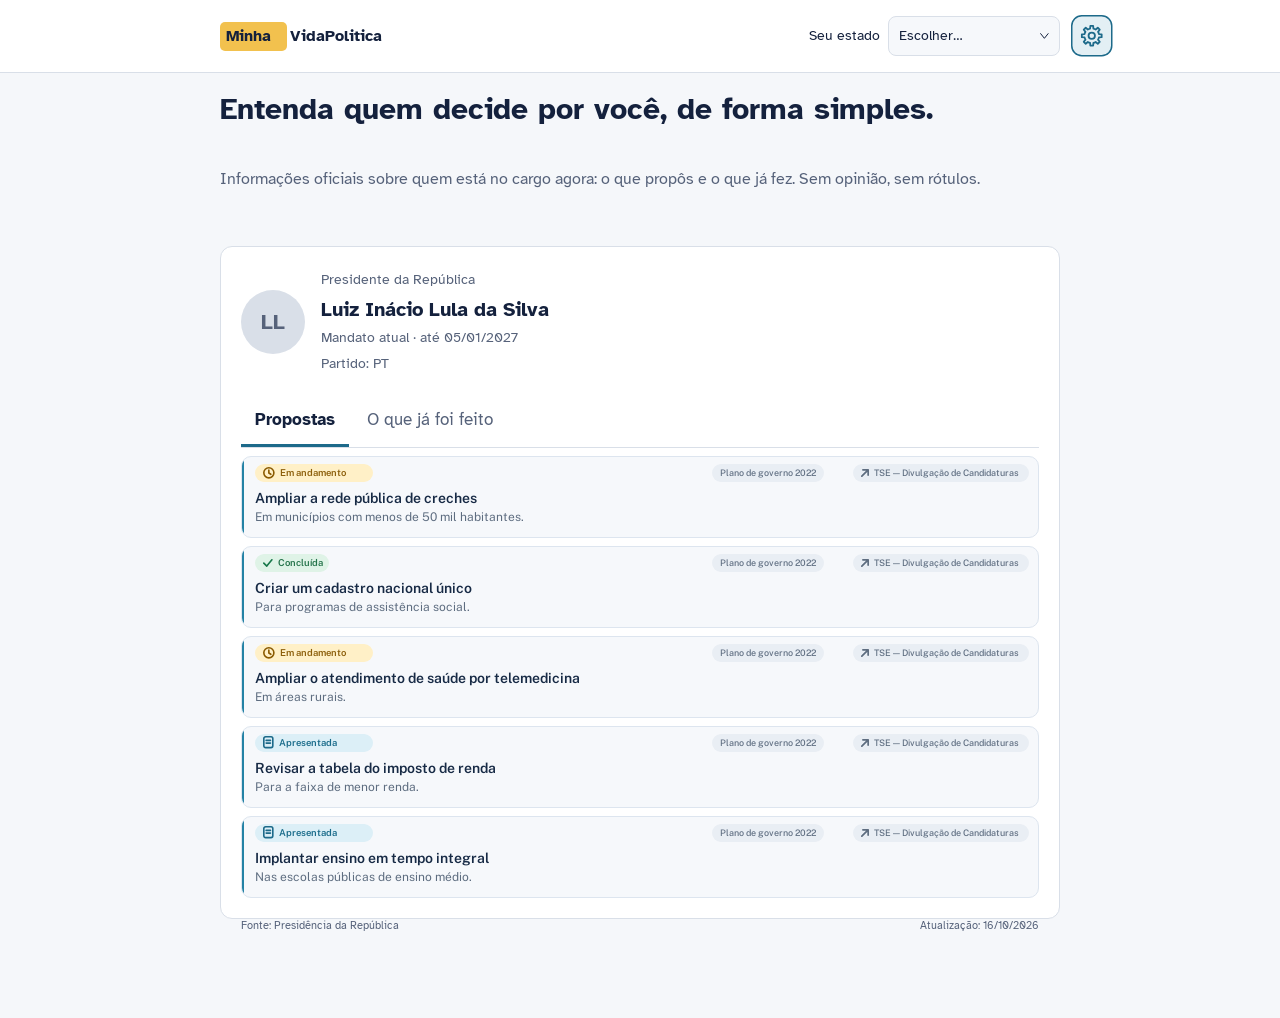
==== frontend/index.html @ e57585be "feat: front-end do cidadão a partir do protótipo do Figma Telas Brasil, estados e Configurações em H" ====
<!doctype html>
<html lang="pt-BR">
<head>
  <meta charset="utf-8">
  <meta name="viewport" content="width=device-width, initial-scale=1">
  <title>Minha VidaPolitica · Brasil</title>
  <meta name="description" content="Informações oficiais sobre quem está no cargo agora: o que propôs e o que já fez. Sem opinião, sem rótulos.">
  <link rel="icon" href="assets/icons/configuracoes.svg" type="image/svg+xml">
  <link rel="stylesheet" href="css/estilo.css">
  <script src="js/preferencias.js"></script>
</head>
<body class="pagina-brasil">
  <header class="cabecalho">
    <div class="conteudo cabecalho__conteudo">
      <a class="marca" href="index.html?brasil=1" aria-label="Minha VidaPolitica — página inicial">
        <span class="marca__destaque">Minha</span><span class="marca__nome">VidaPolitica</span>
      </a>
      <div class="escolha-estado">
        <span class="escolha-estado__rotulo" id="rotulo-estado">Seu estado</span>
        <button class="seletor-estado" id="seletor-estado" type="button" aria-haspopup="true" aria-expanded="false" aria-controls="menu-estados" aria-labelledby="rotulo-estado seletor-estado">
          <span class="seletor-estado__valor">Escolher…</span>
          <img class="seletor-estado__seta" src="assets/icons/seta-seletor.svg" width="9" height="7" alt="">
        </button>
        <div class="menu-estados" id="menu-estados" role="dialog" aria-labelledby="titulo-menu-estados" hidden>
          <p class="menu-estados__titulo" id="titulo-menu-estados">Escolha seu estado</p>
          <nav class="menu-estados__opcoes" aria-label="Estados"></nav>
          <button class="menu-estados__fechar" type="button">Fechar</button>
        </div>
      </div>
      <a class="atalho-configuracoes" href="configuracoes.html" aria-label="Configurações">
        <img src="assets/icons/configuracoes.svg" width="42" height="42" alt="">
      </a>
    </div>
  </header>

  <main>
    <div class="conteudo">
      <section class="introducao">
        <div class="introducao__titulo-resumo">
          <h1 class="introducao__titulo" id="titulo-pagina">Entenda quem decide por você, de forma simples.</h1>
          <p class="introducao__resumo" id="resumo-pagina">Informações oficiais sobre quem está no cargo agora: o que propôs e o que já fez. Sem opinião, sem rótulos.</p>
        </div>
      </section>

      <section class="painel" aria-label="Mandato atual">
        <div class="representante" id="representante">
          <span class="avatar" aria-hidden="true"></span>
          <div class="identificacao"><p class="identificacao__linha">Carregando…</p></div>
        </div>
        <div class="abas" role="tablist" aria-label="Informações do mandato">
          <button class="aba" type="button" role="tab" id="aba-propostas" aria-controls="lista-propostas" data-aba="propostas" aria-selected="true">Propostas</button>
          <button class="aba" type="button" role="tab" id="aba-feito" aria-controls="lista-feito" data-aba="feito" aria-selected="false" tabindex="-1">O que já foi feito</button>
        </div>
        <div class="lista-informacoes" id="lista-propostas" role="tabpanel" aria-labelledby="aba-propostas"><p class="carregando">Carregando…</p></div>
        <div class="lista-informacoes" id="lista-feito" role="tabpanel" aria-labelledby="aba-feito" hidden><p class="carregando">Carregando…</p></div>
      </section>
    </div>

    <footer class="conteudo rodape-fontes" id="rodape-fontes">
      <p id="rodape-fonte"></p>
      <p id="rodape-atualizacao"></p>
    </footer>
    <div class="espaco-final" aria-hidden="true"></div>
  </main>

  <script src="js/config.js"></script>
  <script src="js/dados-demo.js"></script>
  <script src="js/api.js"></script>
  <script src="js/ui.js"></script>
  <script src="js/brasil.js"></script>
</body>
</html>
---- frontend/css/estilo.css ----
/* =========================================================================
   Minha VidaPolitica — site público do cidadão
   Estilos fiéis ao protótipo do Figma (KSI — Koda Software Inteligente).
   Desktop: conteúdo de 840px centralizado. Celular (< 768px): layout de 390px.
   ========================================================================= */

/* ---------- Fontes (arquivos locais em assets/fonts) ---------- */
@font-face { font-family: "Atkinson Hyperlegible"; font-weight: 400; font-style: normal; font-display: swap; src: url("../assets/fonts/atkinson-hyperlegible-latin-400-normal.woff2") format("woff2"); }
@font-face { font-family: "Atkinson Hyperlegible"; font-weight: 700; font-style: normal; font-display: swap; src: url("../assets/fonts/atkinson-hyperlegible-latin-700-normal.woff2") format("woff2"); }
@font-face { font-family: "Public Sans"; font-weight: 400; font-style: normal; font-display: swap; src: url("../assets/fonts/public-sans-latin-400-normal.woff2") format("woff2"); }
@font-face { font-family: "Public Sans"; font-weight: 500; font-style: normal; font-display: swap; src: url("../assets/fonts/public-sans-latin-500-normal.woff2") format("woff2"); }
@font-face { font-family: "Public Sans"; font-weight: 600; font-style: normal; font-display: swap; src: url("../assets/fonts/public-sans-latin-600-normal.woff2") format("woff2"); }
@font-face { font-family: "Public Sans"; font-weight: 700; font-style: normal; font-display: swap; src: url("../assets/fonts/public-sans-latin-700-normal.woff2") format("woff2"); }
@font-face { font-family: "Inter"; font-weight: 400; font-style: normal; font-display: swap; src: url("../assets/fonts/inter-latin-400-normal.woff2") format("woff2"); }
@font-face { font-family: "Inter"; font-weight: 700; font-style: normal; font-display: swap; src: url("../assets/fonts/inter-latin-700-normal.woff2") format("woff2"); }

/* ---------- Tokens (cores do Figma) ---------- */
:root {
  --fonte-titulos: "Atkinson Hyperlegible", system-ui, sans-serif;
  --fonte-cartoes: "Public Sans", system-ui, sans-serif;
  --fonte-config: "Inter", system-ui, sans-serif;

  --fundo: #f5f7fa;
  --superficie: #ffffff;
  --borda: #d9dfe8;
  --texto: #14213d;
  --texto-suave: #56627a;
  --primaria: #1d6a8a;
  --primaria-clara: #e3eff4;
  --marca: #f2c14e;

  --seletor-fundo: #f5f7fa;
  --cartao-fundo: #f6f8fb;
  --cartao-borda: #dde5ef;
  --cartao-titulo: #172a45;
  --cartao-texto: #5e6d80;
  --pilula-fundo: #e9eef4;
  --data-fundo: #e8edf4;
  --data-texto: #26374e;
  --trilha: #d5dfea;
  --avatar: #d9dfe8;

  --rep-borda: #dce4ee;
  --rep-faixa: #3478d4;
  --rep-selo-fundo: #eef4fb;
  --rep-avatar: #e7edf5;
  --rep-iniciais: #5d6b82;
  --rep-texto: #64748b;
  --rep-faixa-dados: #b8c3d2;

  /* status das propostas */
  --andamento-faixa: #eab542; --andamento-fundo: #fff0c7; --andamento-texto: #8c5e0a;
  --concluida-faixa: #31a06a; --concluida-fundo: #dff3e7; --concluida-texto: #24734a;
  --apresentada-faixa: #2382a5; --apresentada-fundo: #dceff7; --apresentada-texto: #176a89;

  /* cores das fontes (linha do tempo) */
  --azul-faixa: #2382a5; --azul-fundo: #dceff7; --azul-texto: #176a89;
  --verde-faixa: #31a06a; --verde-fundo: #dff3e7; --verde-texto: #24734a;
  --roxo-faixa: #7454c7; --roxo-fundo: #eee8fb; --roxo-texto: #604aa2;

  /* configurações */
  --cfg-linha: #e3e8ef;
  --cfg-segmento: #eceff3;
  --cfg-toggle-off: #cbd2dd;
  --cfg-perigo: #b42318;

  color-scheme: light;
}

/* Tema escuro (escolhido em Configurações ou "Automático" com o sistema escuro) */
:root[data-tema="escuro"] {
  --fundo: #0f1726;
  --superficie: #16213a;
  --borda: #2b3a55;
  --texto: #e8edf6;
  --texto-suave: #a7b3c8;
  --primaria: #6cb8d8;
  --primaria-clara: #1b3346;
  --seletor-fundo: #111b2f;
  --cartao-fundo: #1b2742;
  --cartao-borda: #2d3d5a;
  --cartao-titulo: #e8edf6;
  --cartao-texto: #a7b3c8;
  --pilula-fundo: #26344f;
  --data-fundo: #26344f;
  --data-texto: #dbe3f0;
  --trilha: #2d3d5a;
  --avatar: #2b3a55;
  --rep-borda: #2d3d5a;
  --rep-selo-fundo: #1e2f4d;
  --rep-avatar: #26344f;
  --rep-iniciais: #c4cee0;
  --rep-texto: #a7b3c8;
  --andamento-fundo: #3d321a; --andamento-texto: #f3cd7a;
  --concluida-fundo: #183828; --concluida-texto: #8fd8b0;
  --apresentada-fundo: #173445; --apresentada-texto: #8fd0ea;
  --azul-fundo: #173445; --azul-texto: #8fd0ea;
  --verde-fundo: #183828; --verde-texto: #8fd8b0;
  --roxo-fundo: #2c2547; --roxo-texto: #c5b5f5;
  --cfg-linha: #2b3a55;
  --cfg-segmento: #111b2f;
  --cfg-toggle-off: #3b4a66;
  --cfg-perigo: #ff8a80;
  color-scheme: dark;
}

/* Alto contraste: reforça cores e bordas */
:root[data-contraste="alto"] {
  --borda: #56627a;
  --cartao-borda: #56627a;
  --rep-borda: #56627a;
  --texto-suave: #2c3850;
  --cartao-texto: #2c3850;
  --rep-texto: #2c3850;
  --primaria: #0b4a63;
}
:root[data-contraste="alto"][data-tema="escuro"] {
  --borda: #a7b3c8;
  --cartao-borda: #a7b3c8;
  --rep-borda: #a7b3c8;
  --texto-suave: #dbe3f0;
  --cartao-texto: #dbe3f0;
  --rep-texto: #dbe3f0;
  --primaria: #9bd8f0;
}

/* Tamanho do texto */
:root[data-tamanho="pequeno"] body { zoom: 0.9; }
:root[data-tamanho="grande"] body { zoom: 1.15; }

/* ---------- Base ---------- */
*, *::before, *::after { box-sizing: border-box; }
html { -webkit-text-size-adjust: 100%; }
body {
  margin: 0;
  min-height: 100vh;
  display: flex;
  flex-direction: column;
  background: var(--fundo);
  color: var(--texto);
  font-family: var(--fonte-titulos);
  -webkit-font-smoothing: antialiased;
}
h1, h2, h3, p, ol, ul { margin: 0; padding: 0; }
ol, ul { list-style: none; }
a { color: inherit; text-decoration: none; }
button { font: inherit; color: inherit; background: none; border: 0; padding: 0; cursor: pointer; }
img, svg { display: block; }
:focus-visible { outline: 3px solid var(--marca); outline-offset: 2px; }
.visualmente-oculto {
  position: absolute !important; width: 1px; height: 1px; overflow: hidden;
  clip: rect(0 0 0 0); white-space: nowrap; border: 0; padding: 0; margin: -1px;
}
.conteudo { width: 840px; max-width: calc(100% - 144px); margin: 0 auto; }

/* =========================================================================
   Cabeçalho
   ========================================================================= */
.cabecalho { background: var(--superficie); border-bottom: 1px solid var(--borda); }
.cabecalho__conteudo {
  position: relative;
  display: flex;
  align-items: center;
  justify-content: space-between;
  padding: 14px 0;
}
.marca { display: inline-flex; align-items: center; gap: 2px; font-weight: 700; font-size: 19px; line-height: 1.55; color: #14213d; }
.marca__destaque { background: var(--marca); border-radius: 4px; padding: 0 6px; }
.marca__nome { color: var(--texto); }
.escolha-estado { position: relative; display: flex; align-items: center; gap: 8px; }
.escolha-estado__rotulo { font-size: 15px; line-height: 1.55; white-space: nowrap; }
.seletor-estado {
  display: flex; align-items: center; justify-content: space-between;
  width: 172px; height: 44px; padding: 0 10px;
  background: var(--seletor-fundo); border: 1px solid var(--borda); border-radius: 8px;
  font-size: 15px; line-height: 1.55; text-align: left;
}
.seletor-estado__valor { white-space: nowrap; overflow: hidden; text-overflow: ellipsis; }
.seletor-estado__seta { width: 9px; height: 7px; flex: none; }
:root[data-tema="escuro"] .seletor-estado__seta { filter: invert(1) brightness(1.6); }

.atalho-configuracoes {
  position: absolute; top: 16px; right: -52px;
  width: 40px; height: 40px;
}
.atalho-configuracoes img { width: 42px; height: 42px; margin: -1px; max-width: none; }

/* Variante do cabeçalho da página Brasil (desktop) */
@media (min-width: 768px) {
  .pagina-brasil .cabecalho__conteudo { padding: 16px 0; }
  .pagina-brasil .marca { gap: 3px; font-size: 16px; line-height: 20px; }
  .pagina-brasil .marca__destaque { width: 67px; height: 29px; border-radius: 5px; padding: 4px 6px 5px; }
  .pagina-brasil .escolha-estado__rotulo { font-size: 14px; line-height: 18px; }
  .pagina-brasil .seletor-estado { height: 40px; background: var(--cartao-fundo); font-size: 14px; line-height: 18px; }
}

/* ---------- Menu de estados ---------- */
.menu-estados {
  position: absolute; top: calc(100% + 8px); right: 0; z-index: 20;
  width: 420px;
  display: flex; flex-direction: column; gap: 12px;
  padding: 16px;
  background: var(--superficie);
  border: 1px solid var(--borda);
  border-radius: 12px;
  box-shadow: 0 12px 32px rgba(20, 33, 61, 0.14);
}
.menu-estados[hidden] { display: none; }
.menu-estados__titulo { font-size: 18px; font-weight: 700; line-height: 22px; }
.menu-estados__opcoes { display: flex; flex-wrap: wrap; gap: 8px; }
.menu-estados__uf {
  display: flex; align-items: center; justify-content: center;
  width: 69.09px; height: 48px;
  background: var(--superficie); border: 1px solid var(--borda); border-radius: 8px;
  font-size: 17px; font-weight: 700; line-height: 1.55; color: var(--texto);
}
a.menu-estados__uf:hover { border-color: var(--primaria); background: var(--primaria-clara); }
.menu-estados__uf[aria-current="true"] { border-color: var(--primaria); box-shadow: inset 0 0 0 1px var(--primaria); }
.menu-estados__uf--inativa { cursor: default; }
.menu-estados__ultima { display: flex; justify-content: center; gap: 8px; width: 100%; }
.menu-estados__fechar { align-self: flex-start; font-size: 15px; font-weight: 700; line-height: normal; color: var(--primaria); }

/* =========================================================================
   Página (layout geral)
   ========================================================================= */
main { flex: 1 0 auto; display: flex; flex-direction: column; }
.introducao__titulo-resumo { display: flex; flex-direction: column; gap: 8px; padding: 32px 0 24px; }
.introducao__titulo { font-size: 42px; font-weight: 700; line-height: 1.15; }
.introducao__resumo { max-width: 663px; font-size: 17px; line-height: 1.55; color: var(--texto-suave); }

.botao-voltar {
  display: inline-flex; align-items: center; justify-content: center;
  width: 160px; height: 35.25px; padding: 0 12px;
  background: var(--superficie); border: 1px solid var(--primaria); border-radius: 6px;
  font-size: 14px; font-weight: 700; line-height: normal; color: var(--primaria);
  white-space: pre;
}

/* Página Brasil (desktop) */
@media (min-width: 768px) {
  .pagina-brasil .introducao__titulo-resumo { gap: 0; padding: 19px 0 0; }
  .pagina-brasil .introducao__titulo { font-size: 30px; line-height: 34px; }
  .pagina-brasil .introducao__resumo { max-width: none; margin-top: 42px; font-size: 16px; line-height: 22px; }
  .pagina-brasil .painel { margin-top: 56.25px; }
}

.espaco-final { height: 102px; flex: none; }

.rodape-fontes {
  display: flex; justify-content: space-between; gap: 16px;
  margin-top: auto; padding: 0 21px 86px;
  font-size: 10.5px; line-height: 13px; color: var(--texto-suave);
}
.rodape-fontes + .espaco-final { display: none; }

/* =========================================================================
   Painel do mandato atual
   ========================================================================= */
.painel {
  background: var(--superficie);
  border: 1px solid var(--borda);
  border-radius: 12px;
  padding: 20px;
}
.representante { display: flex; align-items: center; gap: 16px; }
.avatar {
  flex: none; display: flex; align-items: center; justify-content: center;
  width: 64px; height: 64px; border-radius: 50%;
  background: var(--avatar);
  font-size: 22px; font-weight: 700; line-height: 1.55; color: var(--texto-suave);
}
.identificacao { flex: 1 1 0; min-width: 0; display: flex; flex-direction: column; }
.identificacao__linha { font-size: 14.17px; line-height: 26.35px; color: var(--texto-suave); }
.identificacao__nome { font-size: 20px; font-weight: 700; line-height: 1.55; }

.abas { display: flex; gap: 4px; padding-top: 20px; border-bottom: 1px solid var(--borda); }
.aba {
  padding: 10px 14px;
  border-bottom: 3px solid transparent;
  font-size: 17px; line-height: 1.55; color: var(--texto-suave);
  white-space: nowrap;
}
.aba[aria-selected="true"] { font-weight: 700; color: var(--texto); border-bottom-color: var(--primaria); }

.lista-informacoes { display: flex; flex-direction: column; gap: 8px; padding-top: 8px; }
.lista-informacoes[hidden] { display: none; }

.aviso-neutro {
  padding: 16px 14px;
  background: var(--cartao-fundo); border: 1px solid var(--cartao-borda); border-radius: 10px;
  font-family: var(--fonte-cartoes); font-size: 13px; line-height: 1.4; color: var(--cartao-texto);
}
.carregando { padding: 16px 2px; font-size: 14px; color: var(--texto-suave); }

/* ---------- Faixa lateral (comum aos cartões) ---------- */
.faixa { position: absolute; left: -1px; top: -1px; bottom: -1px; width: 3px; }

/* ---------- Cartão de proposta ---------- */
.cartao-proposta {
  position: relative; overflow: hidden;
  display: flex; flex-direction: column;
  min-height: 82px;
  padding: 7px 9px 6px 13px;
  background: var(--cartao-fundo); border: 1px solid var(--cartao-borda); border-radius: 10px;
  font-family: var(--fonte-cartoes);
}
.cartao-proposta .faixa { background: var(--apresentada-faixa); }
.cartao-proposta--andamento .faixa { background: var(--andamento-faixa); }
.cartao-proposta--concluida .faixa { background: var(--concluida-faixa); }
.cartao-proposta--apresentada .faixa { background: var(--apresentada-faixa); }

.cartao-proposta__topo { display: flex; align-items: flex-start; justify-content: space-between; gap: 12px; min-height: 18px; }
.selo-status {
  flex: none; display: inline-flex; align-items: center; gap: 5px;
  width: 118px; height: 18px; padding-left: 8px; margin-top: 0.25px;
  border-radius: 9px;
  font-size: 9.5px; font-weight: 600; line-height: normal; white-space: nowrap;
}
.selo-status img { flex: none; }
.selo-status--andamento { background: var(--andamento-fundo); color: var(--andamento-texto); }
.selo-status--concluida { width: 74px; background: var(--concluida-fundo); color: var(--concluida-texto); }
.selo-status--apresentada { background: var(--apresentada-fundo); color: var(--apresentada-texto); }

.cartao-proposta__fontes { display: flex; align-items: flex-start; justify-content: flex-end; gap: 29px; margin-left: auto; }
.pilula {
  display: inline-flex; align-items: center; justify-content: center; gap: 0;
  min-height: 18px; padding: 0 8px;
  background: var(--pilula-fundo); border-radius: 9px;
  font-size: 9px; font-weight: 500; line-height: normal; color: var(--cartao-texto);
  text-align: center; white-space: nowrap;
}
.pilula--link { position: relative; padding: 0 10px 0 21px; }
.pilula--link svg { position: absolute; left: 8px; top: 50%; transform: translateY(-50%); }
a.pilula:hover { text-decoration: underline; }

.cartao-proposta__titulo { margin-top: 8px; font-size: 14px; font-weight: 600; line-height: normal; color: var(--cartao-titulo); }
.cartao-proposta__descricao { margin-top: 4px; font-size: 12px; font-weight: 400; line-height: normal; color: var(--cartao-texto); }
.cartao-proposta__texto-unico { display: none; }

/* Página Brasil (desktop): faixa sempre azul, como no protótipo */
@media (min-width: 768px) {
  .pagina-brasil .cartao-proposta .faixa { background: var(--apresentada-faixa); }
}

/* ---------- Linha do tempo (O que já foi feito) ---------- */
.linha-tempo { position: relative; display: flex; flex-direction: column; gap: 8px; }
.linha-tempo::before {
  content: ""; position: absolute; left: 4px; top: 18px; bottom: 18px; width: 2px;
  background: var(--trilha);
}
.registro { position: relative; padding-left: 12px; }
.registro__marco { position: absolute; left: 0; top: 13px; width: 10px; height: 10px; border-radius: 50%; }
.registro__cartao {
  position: relative; overflow: hidden;
  min-height: 78px; margin-right: 12px;
  padding: 6px 12px 6px 10px;
  background: var(--cartao-fundo); border: 1px solid var(--cartao-borda); border-radius: 10px;
  font-family: var(--fonte-cartoes);
}
.registro__topo { display: flex; align-items: flex-start; justify-content: space-between; gap: 12px; }
.registro__data {
  flex: none; display: inline-flex; align-items: center; justify-content: center;
  width: 82px; height: 18px; border-radius: 9px;
  background: var(--data-fundo);
  font-size: 9px; font-weight: 600; line-height: normal; color: var(--data-texto);
}
.registro__fonte {
  position: relative; display: inline-flex; align-items: center;
  min-height: 18px; margin-top: -0.25px; padding: 1px 4px 1px 19px;
  border-radius: 9px;
  font-size: 8.8px; font-weight: 500; line-height: normal; text-align: left;
}
.registro__fonte svg { position: absolute; left: 8px; top: 50%; transform: translateY(-50%); }
a.registro__fonte:hover { text-decoration: underline; }
.registro__descricao { margin-top: 8px; font-size: 12px; font-weight: 400; line-height: normal; color: var(--cartao-titulo); }

.registro--azul .registro__marco, .registro--azul .faixa { background: var(--azul-faixa); }
.registro--azul .registro__fonte { background: var(--azul-fundo); color: var(--azul-texto); }
.registro--verde .registro__marco, .registro--verde .faixa { background: var(--verde-faixa); }
.registro--verde .registro__fonte { background: var(--verde-fundo); color: var(--verde-texto); }
.registro--roxo .registro__marco, .registro--roxo .faixa { background: var(--roxo-faixa); }
.registro--roxo .registro__fonte { background: var(--roxo-fundo); color: var(--roxo-texto); }

/* Página Brasil (desktop): cartões de histórico sem marcos, como no protótipo */
@media (min-width: 768px) {
  .pagina-brasil .linha-tempo::before, .pagina-brasil .registro__marco { display: none; }
  .pagina-brasil .registro { padding-left: 0; }
  .pagina-brasil .registro__cartao {
    min-height: 82px; margin-right: 0; padding: 6px 10px 6px 10px;
    background: #f7f9fc; border-color: var(--borda);
    font-family: var(--fonte-titulos);
  }
  :root[data-tema="escuro"] .pagina-brasil .registro__cartao { background: var(--cartao-fundo); }
  .pagina-brasil .registro__cartao .faixa { width: 4px; border-radius: 2px; }
  .pagina-brasil .registro--azul .faixa { background: #1d6a8a; }
  .pagina-brasil .registro--verde .faixa { background: #14854f; }
  .pagina-brasil .registro--roxo .faixa { background: #6e4fc4; }
  .pagina-brasil .registro__data {
    width: 115px; height: 16px; border-radius: 8px; background: #e8f0f7;
    font-size: 10px; font-weight: 700; line-height: 12px; color: #14213d;
  }
  .pagina-brasil .registro__fonte {
    min-height: 16px; margin-top: 0; padding: 0 36px; border-radius: 8px;
    font-size: 10px; font-weight: 700; line-height: 12px; text-align: center;
  }
  .pagina-brasil .registro__fonte svg { display: none; }
  .pagina-brasil .registro--azul .registro__fonte { background: #dff0f6; color: #146b8a; }
  .pagina-brasil .registro--verde .registro__fonte { background: #e0f2e5; color: #14854f; }
  .pagina-brasil .registro--roxo .registro__fonte { background: #f0e8fc; color: #6e4fc4; }
  :root[data-tema="escuro"] .pagina-brasil .registro__data { background: var(--data-fundo); color: var(--data-texto); }
  :root[data-tema="escuro"] .pagina-brasil .registro--azul .registro__fonte { background: var(--azul-fundo); color: var(--azul-texto); }
  :root[data-tema="escuro"] .pagina-brasil .registro--verde .registro__fonte { background: var(--verde-fundo); color: var(--verde-texto); }
  :root[data-tema="escuro"] .pagina-brasil .registro--roxo .registro__fonte { background: var(--roxo-fundo); color: var(--roxo-texto); }
  .pagina-brasil .registro__descricao { margin-top: 8px; font-size: 14px; line-height: 17px; color: var(--texto); }
}

/* =========================================================================
   Demais representantes
   ========================================================================= */
.demais { display: flex; flex-direction: column; gap: 8px; padding-top: 24px; }
.demais__titulo { font-size: 22px; font-weight: 700; line-height: 1.55; }
.lista-representantes { display: flex; flex-direction: column; gap: 8px; }
.cartao-rep {
  position: relative; overflow: hidden;
  display: grid; grid-template-columns: 44px 1fr auto; align-items: center; column-gap: 16px;
  min-height: 82px; padding: 0 19px 0 17px;
  background: var(--superficie); border: 1px solid var(--rep-borda); border-radius: 10px;
  font-family: var(--fonte-cartoes);
}
.cartao-rep .faixa { width: 4px; border-radius: 2px; background: var(--rep-faixa); }
.cartao-rep__avatar {
  display: flex; align-items: center; justify-content: center;
  width: 44px; height: 44px; border-radius: 50%;
  background: var(--rep-avatar);
  font-size: 14px; font-weight: 700; color: var(--rep-iniciais);
}
.cartao-rep__textos { display: flex; flex-direction: column; gap: 6px; min-width: 0; padding: 14px 0; }
.cartao-rep__nome { font-size: 16px; font-weight: 600; line-height: normal; color: var(--cartao-titulo); }
.cartao-rep__detalhe { font-size: 12px; line-height: normal; color: var(--rep-texto); }
.cartao-rep__selo {
  display: inline-flex; align-items: center; justify-content: center;
  width: 144px; height: 26px; border-radius: 13px;
  background: var(--rep-selo-fundo);
  font-size: 10px; font-weight: 600; color: var(--rep-faixa);
}
.cartao-rep--dados { min-height: 76px; }
.cartao-rep--dados .faixa { background: var(--rep-faixa-dados); }
.cartao-rep--dados .cartao-rep__avatar { font-size: 16px; }
.cartao-rep--dados .cartao-rep__textos { gap: 0; padding: 9px 0 7px; }
.cartao-rep__rotulo { font-size: 11px; line-height: normal; color: var(--rep-texto); }
.cartao-rep__quantidade { font-size: 15px; font-weight: 600; line-height: normal; color: var(--cartao-titulo); padding: 2px 0 3px; }
.cartao-rep__lista { font-size: 10px; line-height: normal; color: var(--rep-texto); }

/* =========================================================================
   Celular (< 768px) — frames de 390px do protótipo
   ========================================================================= */
@media (max-width: 767px) {
  .conteudo { width: auto; max-width: none; margin: 0; padding: 0 20px; }

  .cabecalho__conteudo {
    position: static; flex-direction: column; align-items: flex-start; gap: 12px;
    padding: 14px 20px;
  }
  .cabecalho { position: relative; }
  .atalho-configuracoes { top: 8px; right: 16px; }
  .menu-estados {
    position: fixed; top: 50%; left: 50%; right: auto; transform: translate(-50%, -50%);
    width: min(350px, calc(100vw - 24px));
  }
  .menu-estados__uf { width: 69.09px; }

  .introducao__titulo { font-size: 28px; }
  .introducao__resumo { max-width: none; }
  .botao-voltar { height: 35px; }

  .painel { padding: 20px; }

  .rodape-fontes { display: none; }
  .rodape-fontes + .espaco-final { display: block; }
  .espaco-final { height: 124px; }

  /* Proposta (celular) */
  .cartao-proposta { min-height: 160px; padding: 6px 9px 10px 9px; }
  .selo-status { width: 105px; height: 17px; padding-left: 7px; font-size: 10.5px; gap: 4px; }
  .selo-status--concluida { width: 105px; }
  .cartao-proposta__topo { gap: 4px; }
  .cartao-proposta__fontes { flex-direction: column; align-items: flex-end; gap: 4px; }
  .pilula { min-height: 17px; font-size: 9.5px; padding: 0 5px; }
  .pilula--link { padding: 0 5px 0 18px; }
  .cartao-proposta__titulo { margin-top: 8px; font-size: 13.5px; }
  .cartao-proposta__descricao { margin-top: 8px; font-size: 12.5px; }

  /* Brasil (celular): texto único e fontes empilhadas */
  .pagina-brasil .cartao-proposta { min-height: 130px; }
  .pagina-brasil .selo-status { width: 100px; height: 18px; }
  .pagina-brasil .cartao-proposta__fontes { flex-direction: column; align-items: flex-end; gap: 4px; }
  .pagina-brasil .pilula { min-height: 17px; max-width: 158px; padding: 0 5px; white-space: normal; }
  .pagina-brasil .pilula:nth-child(2) { min-height: 28px; }
  .pagina-brasil .pilula--link svg { display: none; }
  .pagina-brasil .pilula--link { padding: 0 5px; }
  .pagina-brasil .cartao-proposta--com-texto-unico .cartao-proposta__titulo,
  .pagina-brasil .cartao-proposta--com-texto-unico .cartao-proposta__descricao { display: none; }
  .pagina-brasil .cartao-proposta__texto-unico {
    display: block; margin-top: 8px;
    font-size: 13px; font-weight: 600; line-height: normal; color: var(--cartao-titulo);
  }

  /* Linha do tempo (celular) */
  .registro__cartao { min-height: 100px; padding: 6px 11px 8px 9px; }
  .registro__data { width: 64px; height: 17px; font-size: 10px; }
  .registro__fonte { max-width: 120px; font-size: 9.5px; padding: 3px 5px 3px 18px; }
  .registro__descricao { margin-top: 6px; }

  /* Representantes (celular) */
  .cartao-rep {
    grid-template-columns: 44px 1fr; column-gap: 10px;
    min-height: 94px; padding: 0 14px 0 13px; align-items: start;
  }
  .cartao-rep .faixa { bottom: auto; height: 86px; }
  .cartao-rep__avatar { margin-top: 19px; font-size: 13px; }
  .cartao-rep__textos { padding: 9px 0 0; gap: 8px; }
  .cartao-rep__nome { font-size: 15px; }
  .cartao-rep__selo {
    grid-column: 2; justify-self: end;
    width: 98px; height: 18px; margin: 4px 0 15px; border-radius: 9px;
  }
  .cartao-rep--dados { min-height: 90px; }
  .cartao-rep--dados .faixa { height: 82px; }
  .cartao-rep--dados .cartao-rep__avatar { margin-top: 18px; font-size: 15px; }
  .cartao-rep--dados .cartao-rep__textos { padding: 7px 0 10px; }
  .cartao-rep__quantidade { font-size: 14.5px; }
  .cartao-rep__lista { font-size: 11px; }
}

/* =========================================================================
   Configurações (protótipo em Inter)
   ========================================================================= */
.pagina-config { font-family: var(--fonte-config); }
.pagina-config .cabecalho { border-bottom-color: #e1e4ea; }
:root[data-tema="escuro"] .pagina-config .cabecalho { border-bottom-color: var(--borda); }
.pagina-config .cabecalho__conteudo { height: 63px; padding: 0; }
.pagina-config .marca { gap: 8px; font-size: 18px; line-height: normal; }
.pagina-config .marca__destaque { display: inline-flex; align-items: center; justify-content: center; width: 70px; height: 30px; border-radius: 4px; padding: 0; }
.pagina-config .atalho-configuracoes { position: static; }

.config { padding-top: 26px; }
.config__voltar {
  display: inline-block; position: relative;
  font-size: 14px; font-weight: 700; line-height: normal; color: var(--primaria);
}
.config__voltar::after {
  content: ""; position: absolute; left: 18px; bottom: -3px; width: 40px; height: 1.5px;
  border-radius: 1px; background: var(--primaria);
}
.config__titulo { margin-top: 11px; font-size: 36px; font-weight: 700; line-height: normal; }
.config__resumo { margin-top: 6px; font-size: 16px; line-height: normal; color: var(--texto-suave); }

.config__secao-titulo { margin-top: 31px; font-size: 20px; font-weight: 700; line-height: normal; }
.config__secao-titulo--primeira { margin-top: 33px; }
.config__secao:not(:first-of-type) .config__secao-titulo { margin-top: 18px; }
.config__cartao {
  margin-top: 12px;
  background: var(--superficie); border: 1px solid var(--borda); border-radius: 12px;
}
.config__linha {
  position: relative;
  display: flex; align-items: center; justify-content: space-between; gap: 24px;
  width: 100%; min-height: 86px; padding: 0 23px;
  text-align: left;
}
.config__linha--curta { min-height: 64px; }
.config__linha + .config__linha::before {
  content: ""; position: absolute; top: -0.5px; left: 23px; right: 23px; height: 1px;
  background: var(--cfg-linha);
}
.config__textos { display: flex; flex-direction: column; gap: 3px; min-width: 0; }
.config__rotulo { font-size: 16px; font-weight: 700; line-height: normal; color: var(--texto); }
.config__descricao { font-size: 14px; line-height: normal; color: var(--texto-suave); }
.config__valor { display: inline-flex; align-items: center; gap: 13px; font-size: 15px; color: var(--texto-suave); white-space: nowrap; }
.config__chevron { flex: none; width: 8px; height: 12px; }
.config__chevron path { stroke: var(--texto-suave); }
.config__linha--perigo .config__rotulo { color: var(--cfg-perigo); }
.config__linha--perigo .config__chevron path { stroke: var(--cfg-perigo); }
button.config__linha:hover, a.config__linha:hover { background: var(--fundo); }
.config__cartao > .config__linha:first-child { border-radius: 12px 12px 0 0; }
.config__cartao > .config__linha:last-child { border-radius: 0 0 12px 12px; }
.config__cartao > .config__linha:only-child { border-radius: 12px; }

.config__select {
  position: relative; flex: none; width: 220px; height: 40px;
}
.config__select select {
  appearance: none; -webkit-appearance: none;
  width: 100%; height: 100%; padding: 0 36px 0 13px;
  background: var(--seletor-fundo); border: 1px solid var(--borda); border-radius: 8px;
  font: 400 15px/normal var(--fonte-config); color: var(--texto);
  cursor: pointer;
}
.config__select svg { position: absolute; right: 12px; top: 50%; transform: translateY(-50%); pointer-events: none; }
.config__select svg path { stroke: var(--texto-suave); }

.segmentos {
  flex: none; display: grid; grid-template-columns: repeat(3, 1fr); gap: 0;
  width: 320px; height: 40px; padding: 4px;
  background: var(--cfg-segmento); border-radius: 10px;
}
.segmentos__opcao {
  border: 1px solid transparent; border-radius: 7px;
  font-size: 14px; line-height: normal; color: var(--texto-suave);
}
.segmentos__opcao[aria-checked="true"] {
  background: var(--superficie); border-color: var(--borda);
  font-weight: 700; color: var(--texto);
}

.interruptor {
  position: relative; flex: none; width: 44px; height: 26px; border-radius: 13px;
  background: var(--cfg-toggle-off); transition: background 0.15s;
}
.interruptor::after {
  content: ""; position: absolute; top: 3px; left: 3px; width: 20px; height: 20px; border-radius: 50%;
  background: #fff; transition: transform 0.15s;
}
.interruptor[aria-checked="true"] { background: var(--primaria); }
.interruptor[aria-checked="true"]::after { transform: translateX(18px); }
:root[data-tema="escuro"] .interruptor[aria-checked="true"] { background: #1d6a8a; }

.config__rodape { padding: 13px 0 40px; font-size: 13px; line-height: normal; text-align: center; color: var(--texto-suave); }
.config__aviso {
  position: fixed; left: 50%; bottom: 24px; transform: translateX(-50%); z-index: 30;
  padding: 10px 16px; border-radius: 8px;
  background: #14213d; color: #fff; font-size: 14px;
}
.config__aviso[hidden] { display: none; }

@media (max-width: 767px) {
  .pagina-config .cabecalho__conteudo { flex-direction: row; align-items: center; height: 55px; padding: 0 16px; }
  .pagina-config .marca { font-size: 16px; gap: 6px; }
  .pagina-config .marca__destaque { width: 62px; height: 26px; }
  .pagina-config .atalho-configuracoes { position: static; }
  .config { padding: 26px 16px 0; }
  .config__titulo { font-size: 28px; margin-top: 12px; }
  .config__resumo { max-width: 290px; font-size: 15px; line-height: 18px; }
  .config__secao-titulo { font-size: 18px; }
  .config__linha { flex-wrap: wrap; gap: 0; padding: 16px 15px; min-height: 0; }
  .config__linha + .config__linha::before { left: 15px; right: 15px; }
  .config__linha--curta { padding: 20px 15px; }
  .config__rotulo { font-size: 15px; }
  .config__descricao { max-width: 240px; font-size: 13px; line-height: 16px; }
  .config__linha--empilhada { flex-direction: column; align-items: stretch; gap: 14px; }
  .config__linha--empilhada .config__select, .config__linha--empilhada .segmentos { width: 100%; height: 44px; }
  .config__textos { flex: 1 1 0; }
  .config__rodape { font-size: 12px; }
}
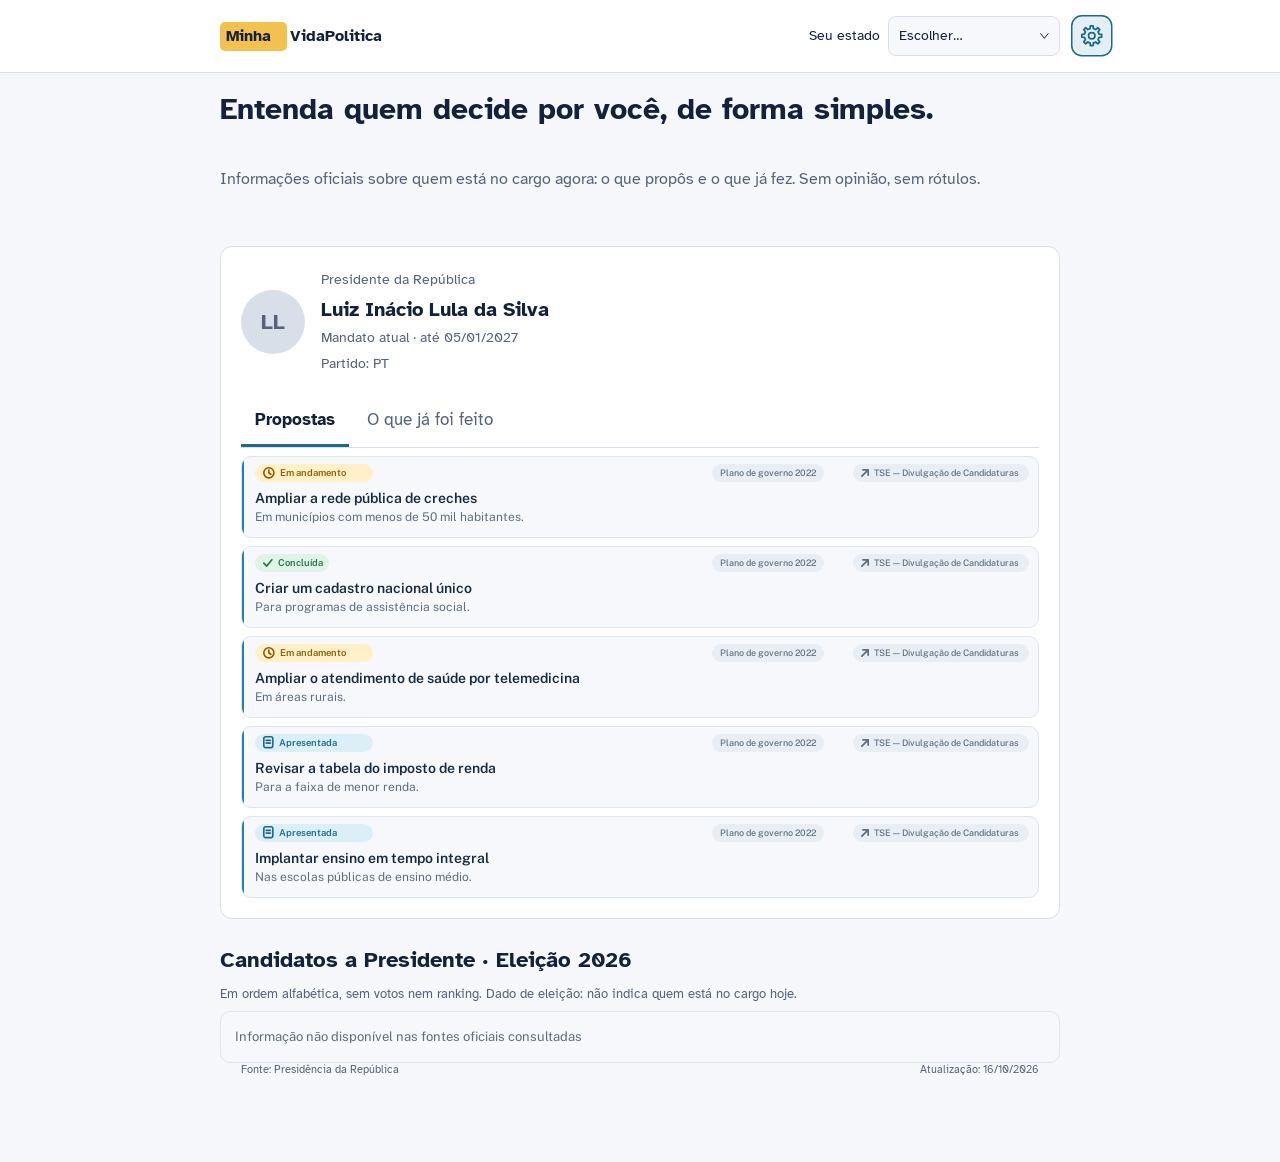
==== commit f1665d2b: "feat: exibe candidatos da eleição no site e importa candidaturas pelo painel Inclui .gitattributes, " ====
--- a/frontend/index.html
+++ b/frontend/index.html
@@ -54,6 +54,12 @@
         <div class="lista-informacoes" id="lista-propostas" role="tabpanel" aria-labelledby="aba-propostas"><p class="carregando">Carregando…</p></div>
         <div class="lista-informacoes" id="lista-feito" role="tabpanel" aria-labelledby="aba-feito" hidden><p class="carregando">Carregando…</p></div>
       </section>
+
+      <section class="demais candidatos" aria-labelledby="titulo-candidatos">
+        <h2 class="demais__titulo" id="titulo-candidatos">Candidatos a Presidente</h2>
+        <p class="candidatos__nota">Em ordem alfabética, sem votos nem ranking. Dado de eleição: não indica quem está no cargo hoje.</p>
+        <div class="lista-representantes" id="lista-candidatos"><p class="carregando">Carregando…</p></div>
+      </section>
     </div>
 
     <footer class="conteudo rodape-fontes" id="rodape-fontes">
--- a/frontend/css/estilo.css
+++ b/frontend/css/estilo.css
@@ -652,3 +652,20 @@
   .config__textos { flex: 1 1 0; }
   .config__rodape { font-size: 12px; }
 }
+
+/* =========================================================================
+   Candidatos da eleição (extensão: /api/eleicoes). Reaproveita o cartão de representante.
+   Selo verde só marca o resultado oficial; sem votos nem ranking (RN04).
+   ========================================================================= */
+.candidatos__nota { font-size: 13px; line-height: 1.4; color: var(--texto-suave); }
+.candidatos__fonte {
+  padding: 4px 2px 0;
+  font-family: var(--fonte-cartoes); font-size: 11px; line-height: 1.4; color: var(--texto-suave);
+}
+.candidatos__fonte a { color: var(--primaria); text-decoration: underline; }
+.cartao-candidato .faixa { background: var(--rep-faixa-dados); }
+.cartao-candidato .cartao-rep__selo { color: var(--rep-texto); }
+.cartao-candidato--eleito .faixa { background: var(--concluida-faixa); }
+.cartao-candidato--eleito .cartao-rep__selo { background: var(--concluida-fundo); color: var(--concluida-texto); }
+.cartao-candidato--segundo-turno .faixa { background: var(--andamento-faixa); }
+.cartao-candidato--segundo-turno .cartao-rep__selo { background: var(--andamento-fundo); color: var(--andamento-texto); }
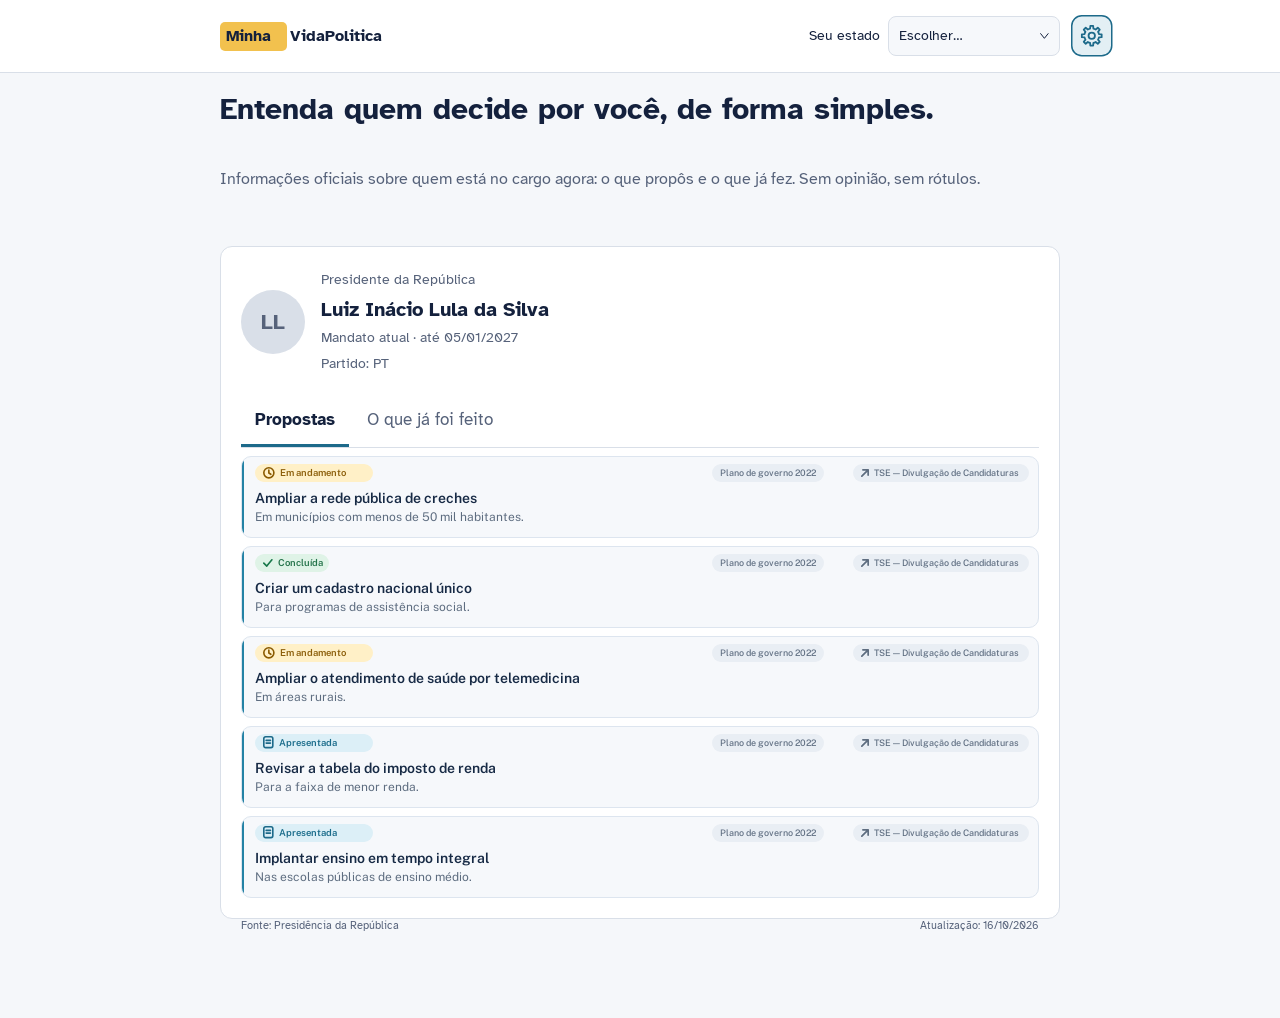
==== commit 51f8b427: "feat(front): seção de candidatos na presidência e por estado" ====
--- a/frontend/index.html
+++ b/frontend/index.html
@@ -55,10 +55,11 @@
         <div class="lista-informacoes" id="lista-feito" role="tabpanel" aria-labelledby="aba-feito" hidden><p class="carregando">Carregando…</p></div>
       </section>
 
-      <section class="demais candidatos" aria-labelledby="titulo-candidatos">
-        <h2 class="demais__titulo" id="titulo-candidatos">Candidatos a Presidente</h2>
-        <p class="candidatos__nota">Em ordem alfabética, sem votos nem ranking. Dado de eleição: não indica quem está no cargo hoje.</p>
-        <div class="lista-representantes" id="lista-candidatos"><p class="carregando">Carregando…</p></div>
+      <section class="demais candidatos" id="candidatos" aria-labelledby="titulo-candidatos" hidden>
+        <h2 class="demais__titulo" id="titulo-candidatos">Candidatos</h2>
+        <p class="candidatos__intro"></p>
+        <div class="lista-representantes"><p class="carregando">Carregando…</p></div>
+        <p class="candidatos__fonte"></p>
       </section>
     </div>
 
--- a/frontend/css/estilo.css
+++ b/frontend/css/estilo.css
@@ -654,18 +654,34 @@
 }
 
 /* =========================================================================
-   Candidatos da eleição (extensão: /api/eleicoes). Reaproveita o cartão de representante.
-   Selo verde só marca o resultado oficial; sem votos nem ranking (RN04).
-   ========================================================================= */
-.candidatos__nota { font-size: 13px; line-height: 1.4; color: var(--texto-suave); }
+   Candidatos da eleição (extensão fora do escopo validado, RN01)
+   Reaproveita o cartão de representante; faixa e etiqueta ficam neutras,
+   sem cor de destaque para eleito ou não eleito (RN04).
+   ========================================================================= */
+.sr-only { position: absolute; width: 1px; height: 1px; overflow: hidden; clip: rect(0 0 0 0); white-space: nowrap; }
+.identificacao__resumo { margin-top: 4px; font-size: 13px; line-height: 1.4; color: var(--texto-suave); }
+
+.candidatos__intro { font-size: 13px; line-height: 1.45; color: var(--texto-suave); max-width: 62ch; padding-bottom: 4px; }
 .candidatos__fonte {
-  padding: 4px 2px 0;
-  font-family: var(--fonte-cartoes); font-size: 11px; line-height: 1.4; color: var(--texto-suave);
-}
-.candidatos__fonte a { color: var(--primaria); text-decoration: underline; }
-.cartao-candidato .faixa { background: var(--rep-faixa-dados); }
-.cartao-candidato .cartao-rep__selo { color: var(--rep-texto); }
-.cartao-candidato--eleito .faixa { background: var(--concluida-faixa); }
-.cartao-candidato--eleito .cartao-rep__selo { background: var(--concluida-fundo); color: var(--concluida-texto); }
-.cartao-candidato--segundo-turno .faixa { background: var(--andamento-faixa); }
-.cartao-candidato--segundo-turno .cartao-rep__selo { background: var(--andamento-fundo); color: var(--andamento-texto); }
+  display: flex; flex-wrap: wrap; justify-content: space-between; gap: 4px 16px;
+  padding: 4px 2px 0; font-size: 10.5px; line-height: 13px; color: var(--texto-suave);
+}
+.candidatos__fonte a { color: inherit; }
+.candidatos[hidden] { display: none; }
+.pagina-brasil .candidatos { padding-bottom: 20px; }
+
+.cartao-rep--candidato .faixa { background: var(--rep-faixa-dados); }
+.cartao-rep--candidato .cartao-rep__avatar {
+  border-radius: 8px; border: 2px solid var(--cartao-titulo);
+  background: var(--superficie); color: var(--cartao-titulo);
+  font-size: 16px; font-variant-numeric: tabular-nums;
+}
+.cartao-rep--candidato .cartao-rep__selo { background: transparent; border: 1px solid var(--rep-borda); color: var(--rep-texto); }
+.cartao-rep--candidato .cartao-rep__nome { overflow-wrap: anywhere; }
+
+@media (max-width: 767px) {
+  .cartao-rep--candidato .cartao-rep__avatar { font-size: 15px; }
+  .cartao-rep--candidato { min-height: 94px; }
+  .candidatos__fonte { padding-bottom: 8px; }
+}
+
